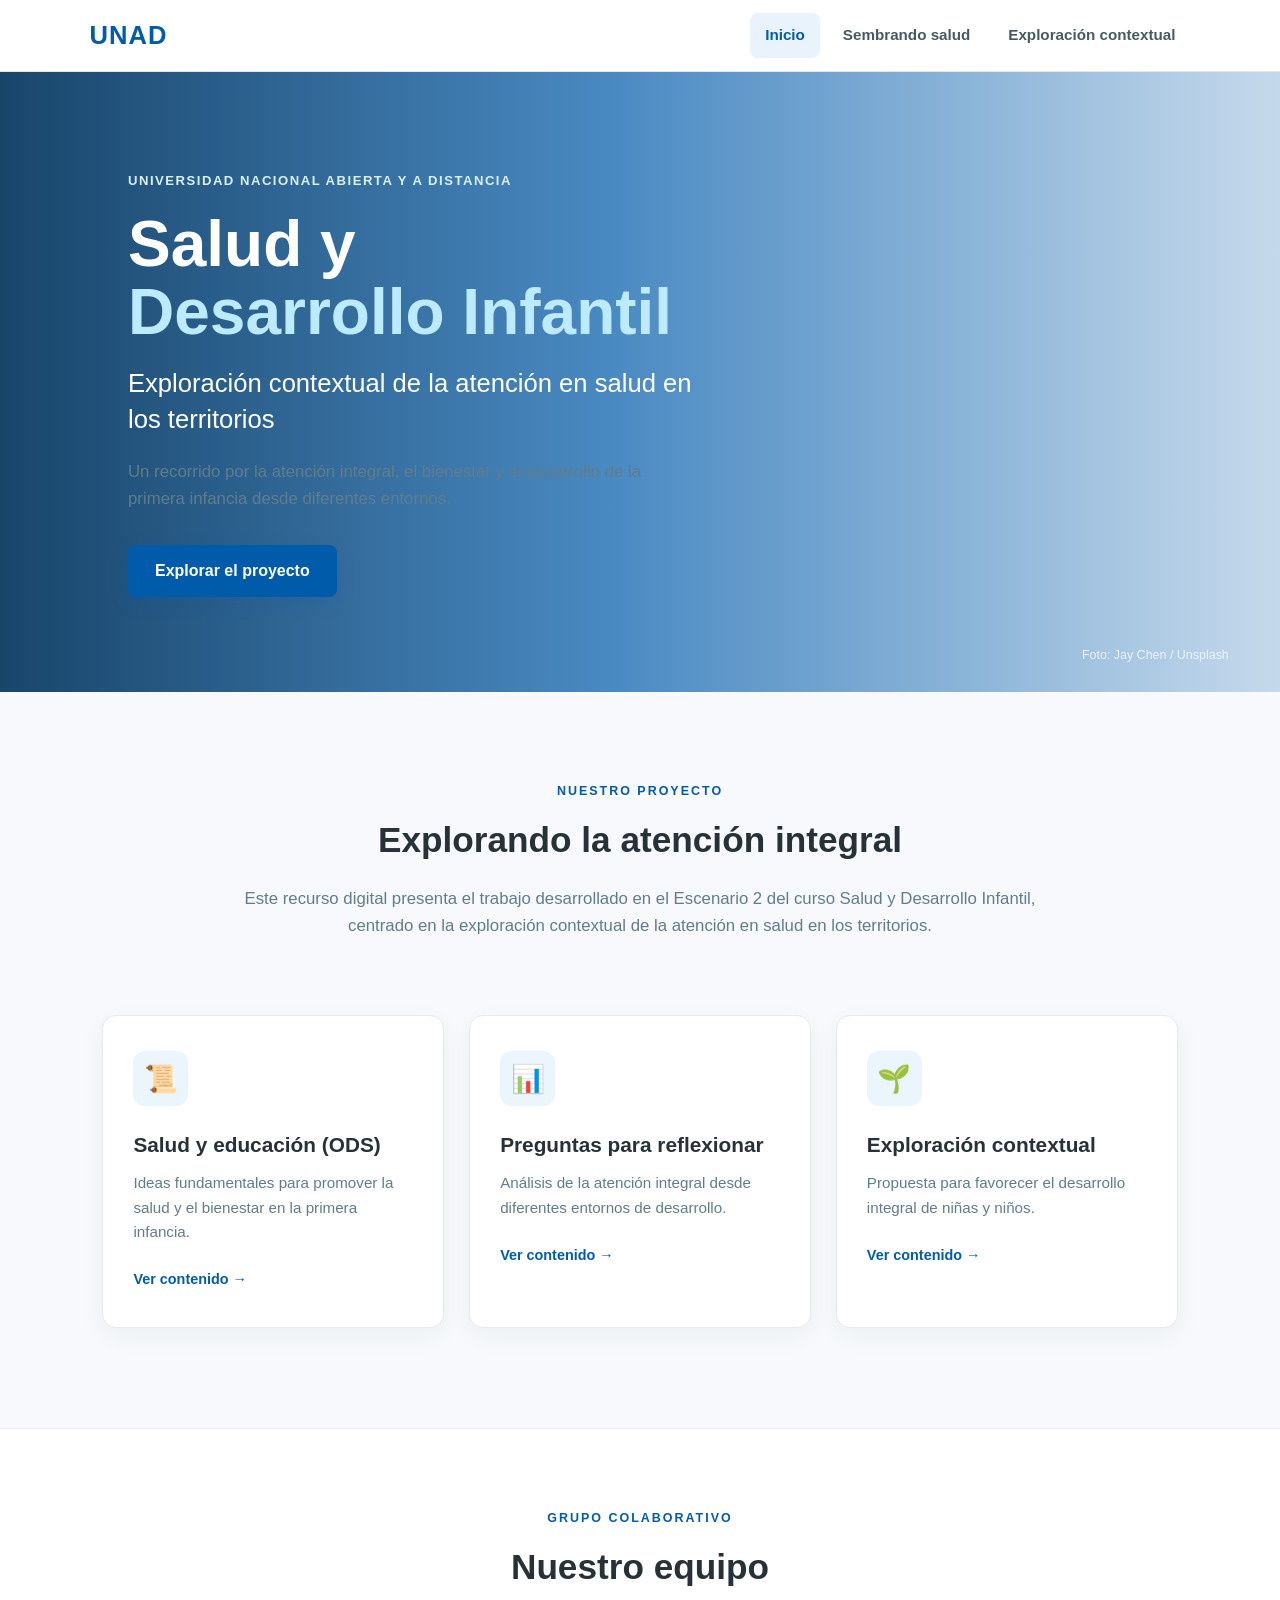
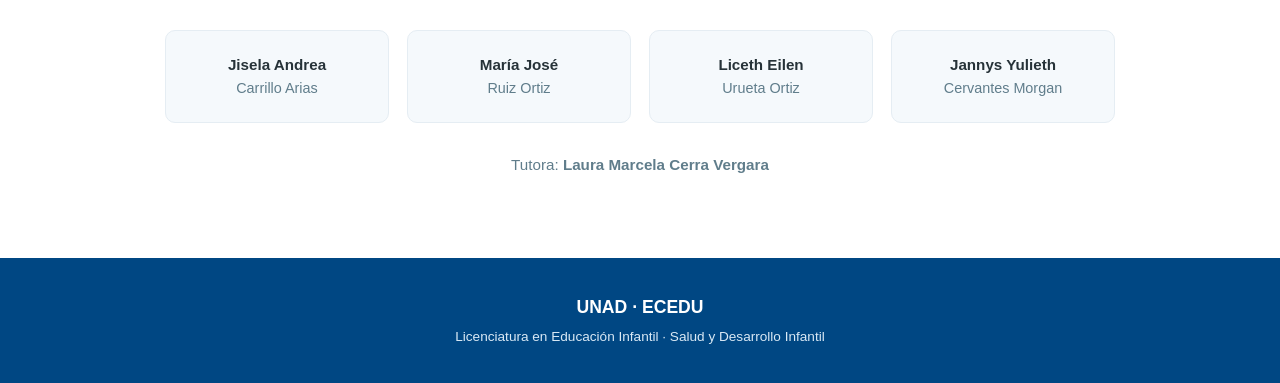
==== index.html @ 0c1a375b "Primera version" ====
<!DOCTYPE html>
<html lang="es">

<head>
    <meta charset="UTF-8">
    <meta name="viewport" content="width=device-width, initial-scale=1.0">

    <title>Salud y Desarrollo Infantil</title>
    <link rel="stylesheet" href="style.css">
</head>

<body>

    <!-- NAVEGACIÓN -->
    <header class="navbar">

        <div class="logo">
            <span>UNAD</span>
        </div>

        <nav>
            <a href="index.html" class="activo">Inicio</a>
            <a href="Pages/pestana1.html">Sembrando salud</a>
            <a href="Pages/pestana2.html">Exploración contextual</a>
        </nav>

    </header>


    <!-- PORTADA -->
    <main>

        <section class="hero">

            <div class="hero-contenido">

                <p class="etiqueta">
                    UNIVERSIDAD NACIONAL ABIERTA Y A DISTANCIA
                </p>

                <h1>
                    Salud y<br>
                    <span>Desarrollo Infantil</span>
                </h1>

                <h2>
                    Exploración contextual de la atención
                    en salud en los territorios
                </h2>

                <p class="descripcion">
                    Un recorrido por la atención integral,
                    el bienestar y el desarrollo de la primera infancia
                    desde diferentes entornos.
                </p>

                <a href="Pages/pestana2.html" class="boton">
                    Explorar el proyecto
                </a>

            </div>

            <div class="hero-imagen">
                <a class="credito-imagen" href="https://unsplash.com/photos/woman-in-white-dress-dancing-with-girl-in-white-dress-on-green-grass-field-during-daytime-mKbZ3zAdiB4" target="_blank" rel="noopener noreferrer">Foto: Jay Chen / Unsplash</a>
            </div>

        </section>


        <!-- PRESENTACIÓN -->
        <section class="presentacion">

            <p class="seccion-label">NUESTRO PROYECTO</p>

            <h2>
                Explorando la atención integral
            </h2>

            <p>
                Este recurso digital presenta el trabajo desarrollado
                en el Escenario 2 del curso Salud y Desarrollo Infantil,
                centrado en la exploración contextual de la atención
                en salud en los territorios.
            </p>

        </section>


        <!-- TARJETAS -->
        <section class="tarjetas">

            <a href="Pages/pestana1.html#ods" class="tarjeta">

                <div class="icono">📜</div>

                <h3>Salud y educación (ODS)</h3>

                <p>
                    Ideas fundamentales para promover
                    la salud y el bienestar en la primera infancia.
                </p>

                <span>Ver contenido →</span>

            </a>


            <a href="Pages/pestana1.html#preguntas" class="tarjeta">

                <div class="icono">📊</div>

                <h3>Preguntas para reflexionar</h3>

                <p>
                    Análisis de la atención integral
                    desde diferentes entornos de desarrollo.
                </p>

                <span>Ver contenido →</span>

            </a>


            <a href="Pages/pestana2.html" class="tarjeta">

                <div class="icono">🌱</div>

                <h3>Exploración contextual</h3>

                <p>
                    Propuesta para favorecer el desarrollo
                    integral de niñas y niños.
                </p>

                <span>Ver contenido →</span>

            </a>

        </section>


        <!-- GRUPO -->
        <section class="grupo">

            <p class="seccion-label">GRUPO COLABORATIVO</p>

            <h2>Nuestro equipo</h2>

            <div class="integrantes">

                <div class="integrante">
                    <strong>Jisela Andrea</strong>
                    <span>Carrillo Arias</span>
                </div>

                <div class="integrante">
                    <strong>María José</strong>
                    <span>Ruiz Ortiz</span>
                </div>

                <div class="integrante">
                    <strong>Liceth Eilen</strong>
                    <span>Urueta Ortiz</span>
                </div>

                <div class="integrante">
                    <strong>Jannys Yulieth</strong>
                    <span>Cervantes Morgan</span>
                </div>

            </div>

            <p class="tutora">
                Tutora: <strong>Laura Marcela Cerra Vergara</strong>
            </p>

        </section>

    </main>


    <!-- PIE DE PÁGINA -->
    <footer>

        <strong>UNAD · ECEDU</strong>

        <p>
            Licenciatura en Educación Infantil · Salud y Desarrollo Infantil
        </p>

    </footer>

</body>

</html>
---- style.css ----
/* ================================
   CONFIGURACIÓN GENERAL
================================ */

* {
    margin: 0;
    padding: 0;
    box-sizing: border-box;
}

html {
    scroll-behavior: smooth;
}

body {
    font-family: "Segoe UI", Arial, sans-serif;
    background-color: #f7f9fc;
    color: #263238;
    line-height: 1.6;
}

a {
    text-decoration: none;
    color: inherit;
}


/* ================================
   NAVEGACIÓN
================================ */

.navbar {
    width: 100%;
    min-height: 72px;
    background-color: #ffffff;

    display: flex;
    align-items: center;
    justify-content: space-between;

    padding: 0 7%;

    border-bottom: 1px solid #e5e9ef;

    position: sticky;
    top: 0;
    z-index: 1000;
}


/* Logo */

.logo {
    display: flex;
    align-items: center;
}

.logo span {
    font-size: 1.6rem;
    font-weight: 800;
    color: #005baa;
    letter-spacing: 1px;
}


/* Menú */

.navbar nav {
    display: flex;
    align-items: center;
    gap: 8px;
}

.navbar nav a {
    padding: 10px 15px;

    font-size: 0.95rem;
    font-weight: 600;

    color: #455a64;

    border-radius: 8px;

    transition: all 0.3s ease;
}

.navbar nav a:hover {
    color: #005baa;
    background-color: #eef6fd;
}

.navbar nav a.activo {
    color: #005baa;
    background-color: #e8f3fc;
}


/* ================================
   PORTADA / HERO
================================ */

.hero {
    min-height: 620px;

    display: flex;
    align-items: center;
    justify-content: space-between;

    padding: 80px 10%;

    position: relative;
    background:
        linear-gradient(90deg, rgba(0, 50, 91, 0.9) 0%, rgba(0, 91, 170, 0.7) 48%, rgba(0, 91, 170, 0.2) 100%),
        url("https://images.unsplash.com/photo-1627764940620-90393d0e8c34?auto=format&fit=crop&w=1800&q=85") center / cover no-repeat;

    overflow: hidden;
}


/* Contenido */

.hero-contenido {
    width: 58%;
    max-width: 700px;
    position: relative;
    z-index: 1;
}

.etiqueta {
    display: inline-block;

    margin-bottom: 20px;

    color: #005baa;

    font-size: 0.82rem;
    font-weight: 700;

    letter-spacing: 1.5px;
}


/* Título */

.hero h1 {
    font-size: clamp(3rem, 5vw, 5rem);

    line-height: 1.05;

    color: #ffffff;

    margin-bottom: 20px;
}

.hero h1 span {
    color: #bceaff;
}


/* Subtítulo */

.hero h2 {
    max-width: 650px;

    margin-bottom: 22px;

    color: #ffffff;

    font-size: clamp(1.3rem, 2vw, 1.8rem);

    font-weight: 500;

    line-height: 1.4;
}


/* Descripción */

.descripcion {
    max-width: 570px;

    margin-bottom: 32px;

    color: #607d8b;

    font-size: 1.05rem;
}


/* Botón */

.boton {
    display: inline-block;

    padding: 13px 27px;

    background-color: #005baa;
    color: #ffffff;

    border-radius: 8px;

    font-weight: 700;

    box-shadow: 0 6px 18px rgba(0, 91, 170, 0.18);

    transition: all 0.3s ease;
}

.boton:hover {
    background-color: #004783;

    transform: translateY(-2px);

    box-shadow: 0 9px 22px rgba(0, 91, 170, 0.25);
}


/* ================================
   ELEMENTO VISUAL DE PORTADA
================================ */

.hero-imagen {
    position: absolute;
    right: 4%;
    bottom: 25px;
    z-index: 1;
}


/* Círculo */

.circulo {
    width: 300px;
    height: 300px;

    border-radius: 50%;

    background: linear-gradient(
        145deg,
        #ffffff,
        #dceefb
    );

    display: flex;
    justify-content: center;
    align-items: center;

    box-shadow:
        0 25px 60px rgba(0, 91, 170, 0.15);

    border: 12px solid rgba(255, 255, 255, 0.8);
}

.circulo span {
    font-size: 8rem;
}

.circulo img {
    width: 100%;
    height: 100%;
    object-fit: cover;
    border-radius: 50%;
}

.credito-imagen {
    margin-top: 10px;
    color: #e7f5ff;
    font-size: 0.78rem;
    text-align: center;
}

.credito-imagen:hover {
    text-decoration: underline;
}

.hero .etiqueta {
    color: #d9f0ff;
}


/* ================================
   PRESENTACIÓN
================================ */

.presentacion {
    max-width: 850px;

    margin: 0 auto;

    padding: 90px 25px 55px;

    text-align: center;
}

.seccion-label {
    margin-bottom: 10px;

    color: #005baa;

    font-size: 0.78rem;
    font-weight: 800;

    letter-spacing: 2px;
}

.presentacion h2,
.grupo h2 {
    margin-bottom: 18px;

    color: #263238;

    font-size: 2.2rem;
}

.presentacion p:not(.seccion-label) {
    color: #607d8b;

    font-size: 1.05rem;
}


/* ================================
   TARJETAS
================================ */

.tarjetas {
    width: 84%;
    max-width: 1200px;

    margin: 20px auto 100px;

    display: grid;

    grid-template-columns: repeat(3, 1fr);

    gap: 25px;
}


.tarjeta {
    padding: 35px 30px;

    background-color: #ffffff;

    border: 1px solid #e6ebf0;

    border-radius: 14px;

    box-shadow: 0 8px 25px rgba(38, 50, 56, 0.05);

    transition:
        transform 0.3s ease,
        box-shadow 0.3s ease,
        border-color 0.3s ease;
}

.tarjeta:hover {
    transform: translateY(-7px);

    border-color: #b9d9ef;

    box-shadow: 0 15px 35px rgba(0, 91, 170, 0.10);
}


/* Iconos */

.icono {
    width: 55px;
    height: 55px;

    margin-bottom: 22px;

    border-radius: 12px;

    background-color: #eaf5fc;

    display: flex;
    align-items: center;
    justify-content: center;

    font-size: 1.7rem;
}


/* Títulos */

.tarjeta h3 {
    margin-bottom: 10px;

    color: #263238;

    font-size: 1.3rem;
}


/* Texto */

.tarjeta p {
    margin-bottom: 22px;

    color: #607d8b;

    font-size: 0.95rem;
}


/* Enlace */

.tarjeta span {
    color: #005baa;

    font-size: 0.9rem;

    font-weight: 700;
}


/* ================================
   GRUPO
================================ */

.grupo {
    padding: 80px 8%;

    background-color: #ffffff;

    text-align: center;

    border-top: 1px solid #e9eef2;
}


.integrantes {
    max-width: 950px;

    margin: 35px auto 30px;

    display: grid;

    grid-template-columns: repeat(4, 1fr);

    gap: 18px;
}


.integrante {
    padding: 22px 15px;

    background-color: #f5f9fc;

    border-radius: 10px;

    border: 1px solid #e5edf3;
}


.integrante strong,
.integrante span {
    display: block;
}


.integrante strong {
    color: #263238;

    font-size: 0.95rem;
}


.integrante span {
    color: #607d8b;

    font-size: 0.9rem;
}


.tutora {
    margin-top: 25px;

    color: #607d8b;

    font-size: 0.95rem;
}


/* ================================
   FOOTER
================================ */

footer {
    padding: 35px 20px;

    background-color: #004783;

    color: #ffffff;

    text-align: center;
}


footer strong {
    font-size: 1.1rem;
}


footer p {
    margin-top: 5px;

    color: #d9e9f5;

    font-size: 0.85rem;
}


/* ================================
   RESPONSIVE - TABLETS
================================ */

@media (max-width: 900px) {

    .navbar {
        padding: 0 4%;
    }

    .navbar nav {
        gap: 2px;
    }

    .navbar nav a {
        padding: 8px 9px;

        font-size: 0.85rem;
    }

    .hero {
        padding: 70px 7%;
    }

    .hero-contenido {
        width: 60%;
    }

    .hero-imagen {
        width: 35%;
    }

    .circulo {
        width: 230px;
        height: 230px;
    }

    .circulo span {
        font-size: 6rem;
    }

    .tarjetas {
        width: 90%;
    }

    .integrantes {
        grid-template-columns: repeat(2, 1fr);
    }
}


/* ================================
   RESPONSIVE - CELULARES
================================ */

@media (max-width: 650px) {

    .navbar {
        position: relative;

        flex-direction: column;

        padding: 18px 15px;

        gap: 15px;
    }

    .navbar nav {
        width: 100%;

        flex-wrap: wrap;

        justify-content: center;
    }

    .navbar nav a {
        font-size: 0.82rem;
    }


    /* Hero */

    .hero {
        min-height: auto;

        padding: 60px 25px;

        flex-direction: column;

        text-align: center;
    }

    .hero-contenido {
        width: 100%;
    }

    .hero h1 {
        font-size: 3rem;
    }

    .hero h2 {
        font-size: 1.3rem;
    }

    .descripcion {
        margin-left: auto;
        margin-right: auto;
    }

    .hero-imagen {
        width: 100%;

        margin-top: 50px;
    }

    .circulo {
        width: 210px;
        height: 210px;
    }

    .circulo span {
        font-size: 5rem;
    }


    /* Presentación */

    .presentacion {
        padding: 65px 25px 40px;
    }

    .presentacion h2,
    .grupo h2 {
        font-size: 1.8rem;
    }


    /* Tarjetas */

    .tarjetas {
        width: 90%;

        grid-template-columns: 1fr;

        margin-bottom: 70px;
    }


    /* Grupo */

    .grupo {
        padding: 65px 25px;
    }

    .integrantes {
        grid-template-columns: 1fr;
    }

}
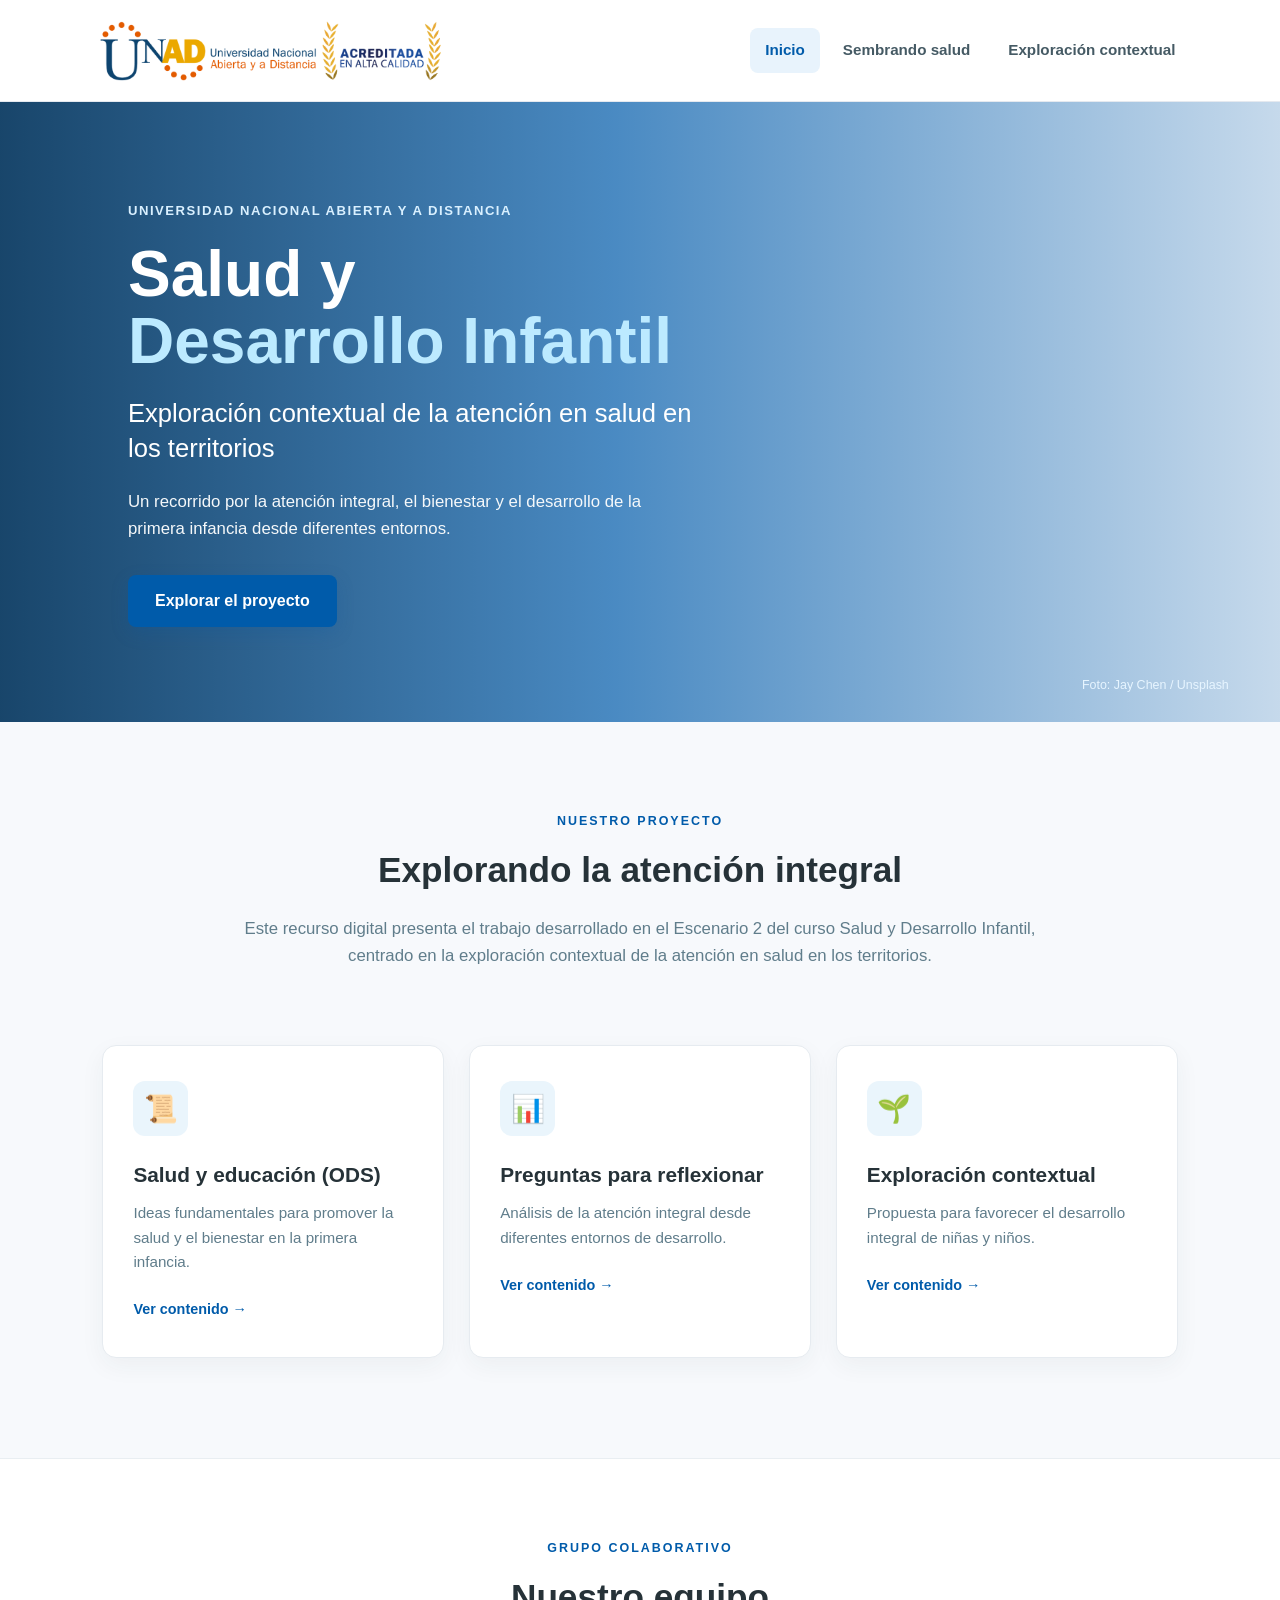
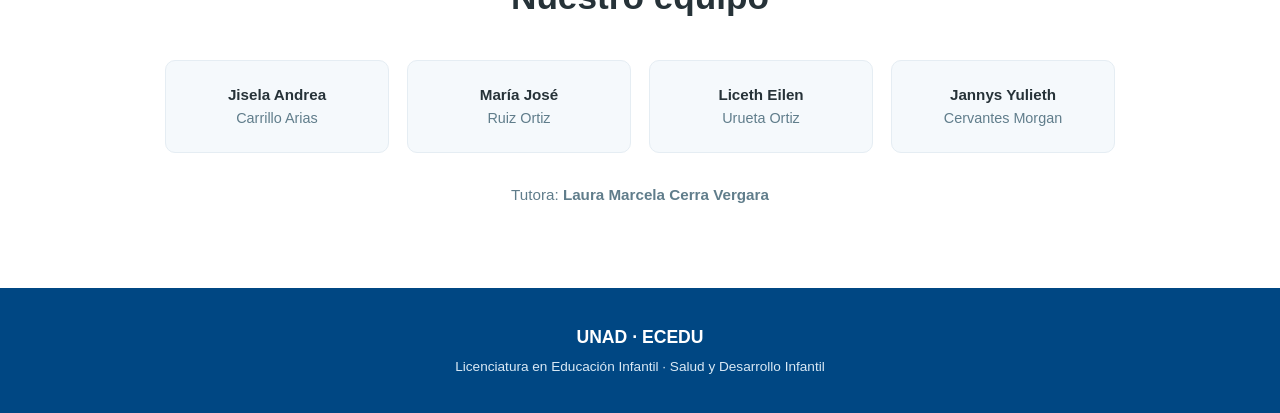
==== commit fe5e2707: "Fase 2" ====
--- a/index.html
+++ b/index.html
@@ -15,7 +15,7 @@
     <header class="navbar">
 
         <div class="logo">
-            <span>UNAD</span>
+            <img src="img/logo-unad.png" alt="UNAD Universidad Nacional Abierta y a Distancia">
         </div>
 
         <nav>
--- a/style.css
+++ b/style.css
@@ -62,6 +62,12 @@
     letter-spacing: 1px;
 }
 
+.logo img {
+    display: block;
+    width: min(360px, 31vw);
+    height: auto;
+}
+
 
 /* Menú */
 
@@ -181,7 +187,7 @@
 
     margin-bottom: 32px;
 
-    color: #607d8b;
+    color: #f5f8fa;
 
     font-size: 1.05rem;
 }
@@ -570,6 +576,10 @@
 
 @media (max-width: 650px) {
 
+    .logo img {
+        width: min(310px, 82vw);
+    }
+
     .navbar {
         position: relative;
 
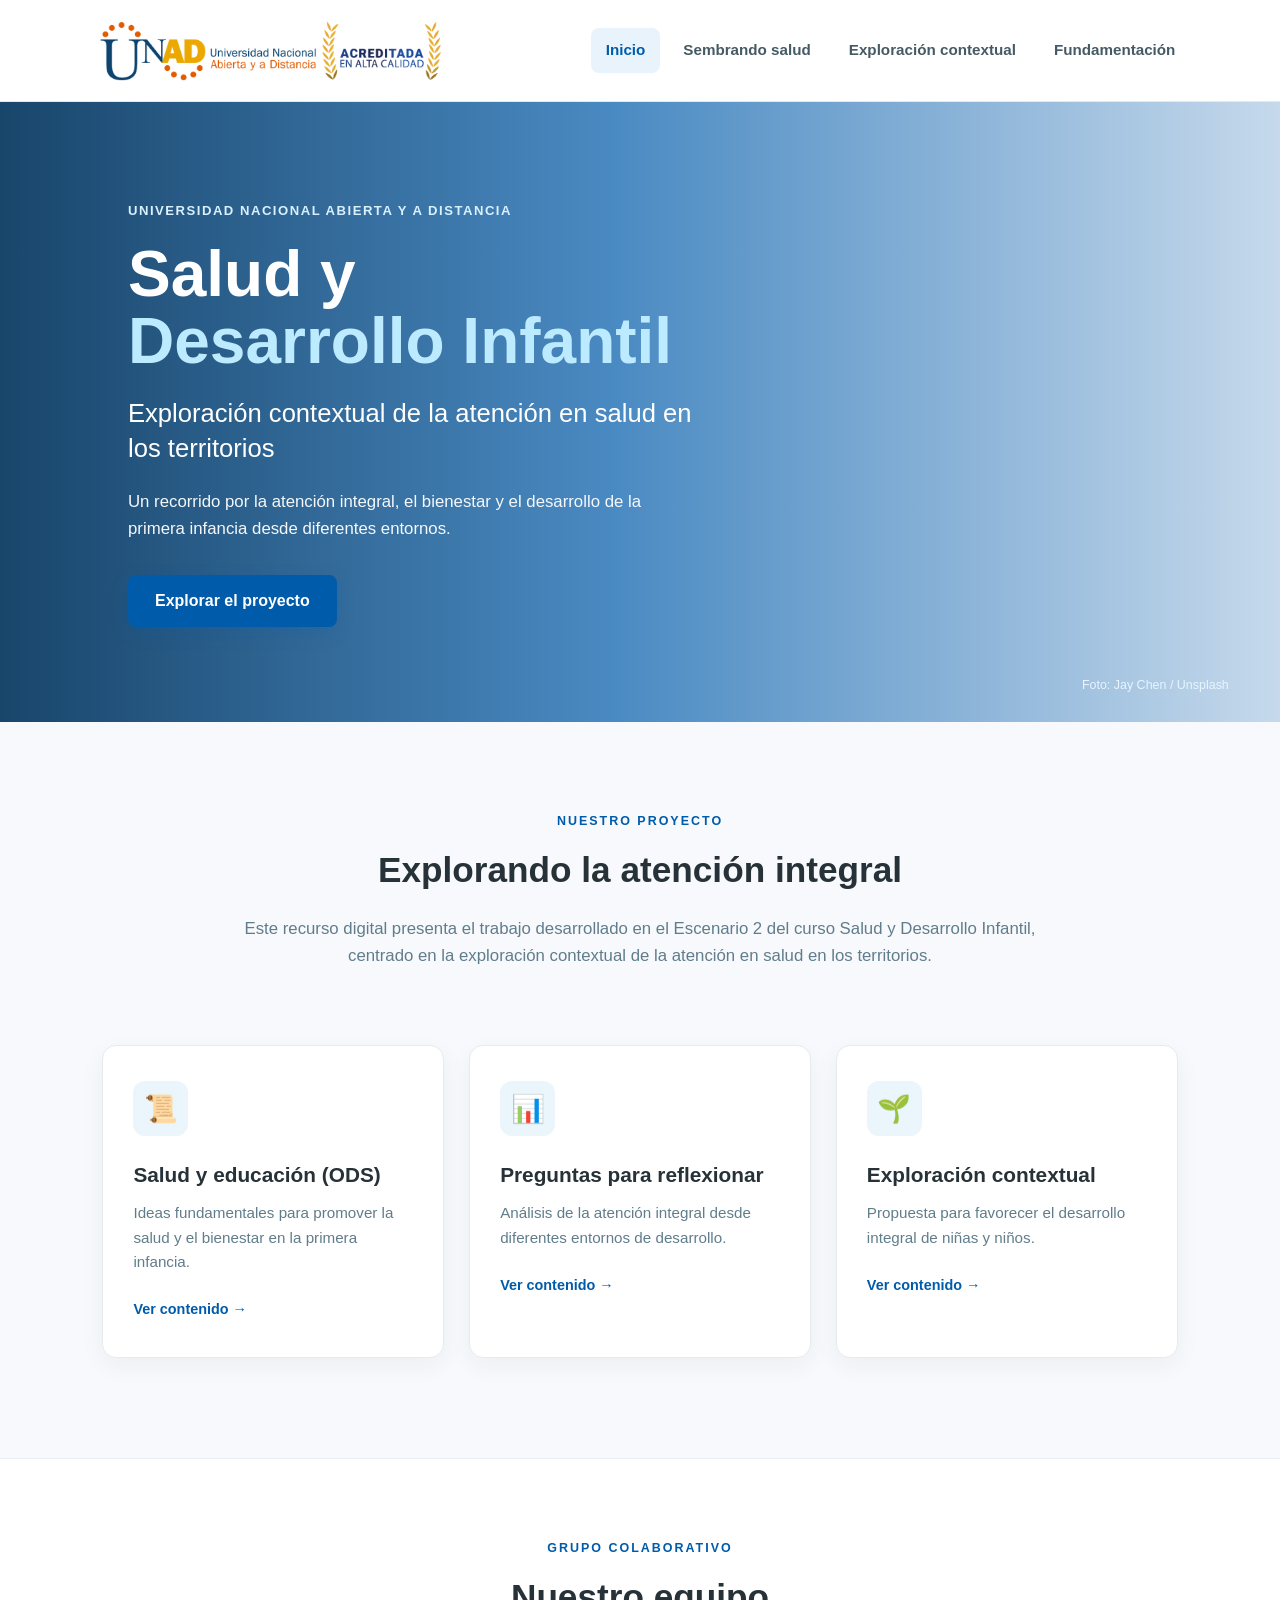
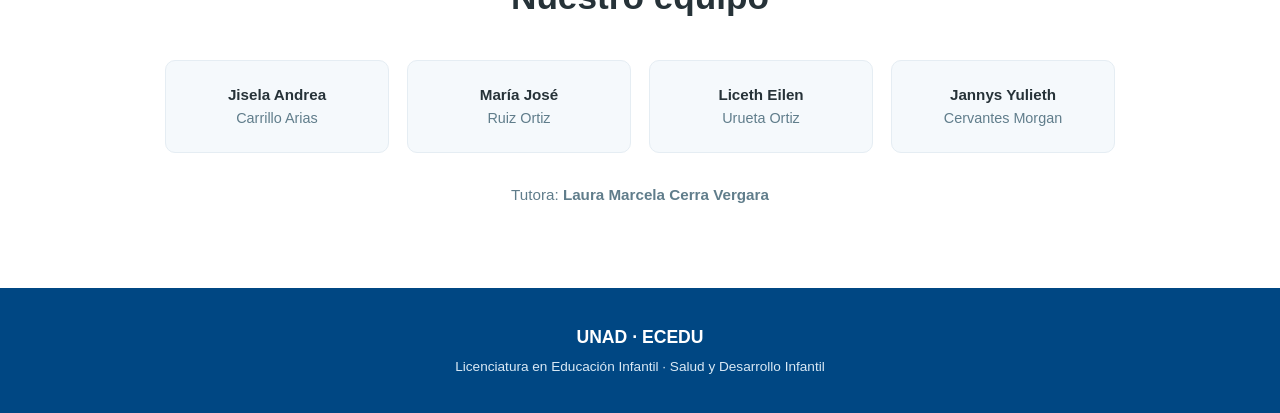
==== commit 1fcdfead: "Fase 3" ====
--- a/index.html
+++ b/index.html
@@ -22,6 +22,7 @@
             <a href="index.html" class="activo">Inicio</a>
             <a href="Pages/pestana1.html">Sembrando salud</a>
             <a href="Pages/pestana2.html">Exploración contextual</a>
+            <a href="Pages/fundamentacion.html">Fundamentación</a>
         </nav>
 
     </header>
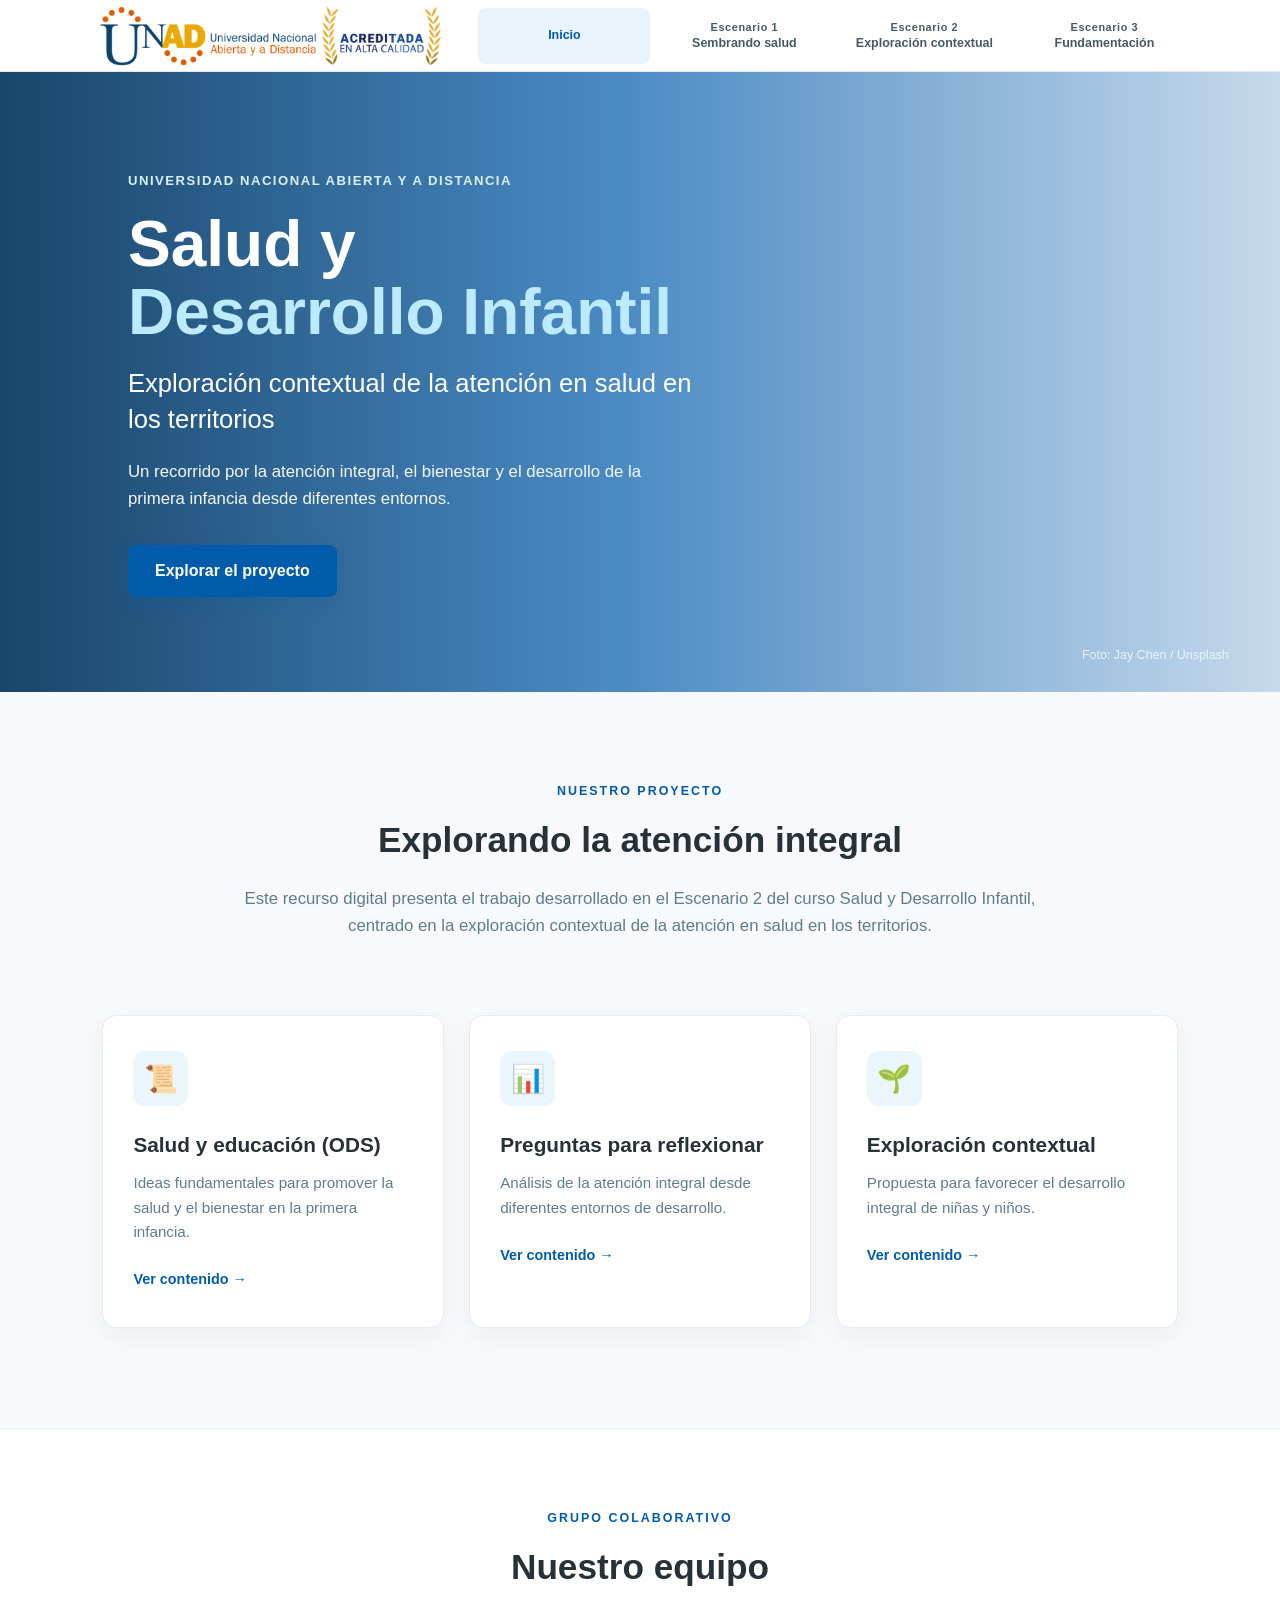
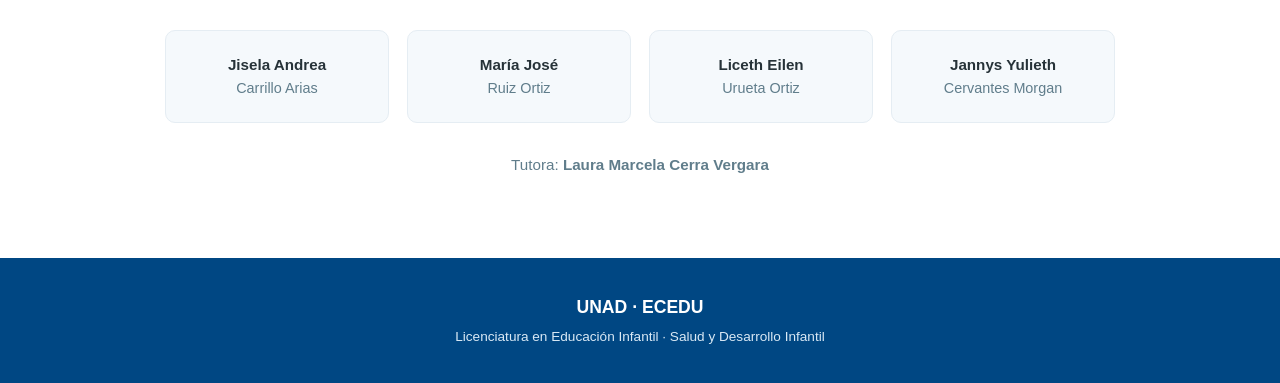
==== commit b2b667e9: "fase 3.1" ====
--- a/index.html
+++ b/index.html
@@ -20,9 +20,9 @@
 
         <nav>
             <a href="index.html" class="activo">Inicio</a>
-            <a href="Pages/pestana1.html">Sembrando salud</a>
-            <a href="Pages/pestana2.html">Exploración contextual</a>
-            <a href="Pages/fundamentacion.html">Fundamentación</a>
+            <a href="Pages/pestana1.html"><span class="escenario">Escenario 1</span><span>Sembrando salud</span></a>
+            <a href="Pages/pestana2.html"><span class="escenario">Escenario 2</span><span>Exploración contextual</span></a>
+            <a href="Pages/fundamentacion.html"><span class="escenario">Escenario 3</span><span>Fundamentación</span></a>
         </nav>
 
     </header>
--- a/style.css
+++ b/style.css
@@ -7,6 +7,7 @@
     padding: 0;
     box-sizing: border-box;
 }
+
 
 html {
     scroll-behavior: smooth;
@@ -100,6 +101,25 @@
     background-color: #e8f3fc;
 }
 
+.navbar nav a {
+    display: flex;
+    width: 172px;
+    min-height: 56px;
+    flex-direction: column;
+    align-items: center;
+    justify-content: center;
+    gap: 3px;
+    padding: 7px 10px;
+    text-align: center;
+    line-height: 1.15;
+}
+
+.navbar nav a .escenario {
+    font-size: 0.68rem;
+    font-weight: 800;
+    letter-spacing: 0.6px;
+}
+
 
 /* ================================
    PORTADA / HERO
@@ -523,6 +543,25 @@
    RESPONSIVE - TABLETS
 ================================ */
 
+@media (max-width: 1250px) {
+    .navbar {
+        height: auto;
+        flex-direction: column;
+        gap: 10px;
+        padding: 12px 4%;
+    }
+
+    .navbar nav {
+        width: 100%;
+        justify-content: center;
+        flex-wrap: wrap;
+    }
+
+    .navbar nav a {
+        font-size: 0.78rem;
+    }
+}
+
 @media (max-width: 900px) {
 
     .navbar {
@@ -600,6 +639,7 @@
 
     .navbar nav a {
         font-size: 0.82rem;
+        width: calc(50% - 5px);
     }
 
 
@@ -682,3 +722,38 @@
     }
 
 }
+
+/* Navegación compartida: mismas proporciones en todas las páginas. */
+@media (max-width: 1250px) {
+    .navbar { min-height: auto; height: auto; padding: 12px 4%; gap: 10px; }
+    .navbar nav a { width: 172px; min-height: 56px; padding: 7px 10px; font-size: 0.78rem; }
+}
+
+@media (max-width: 650px) {
+    .navbar { position: sticky; padding: 16px; gap: 12px; }
+    .navbar nav { gap: 5px; }
+    .navbar nav a { width: calc(50% - 5px); min-height: 56px; padding: 8px 9px; font-size: 0.78rem; }
+}
+/* Medidas base comunes para el menú de escritorio. */
+.navbar {
+    height: 72px;
+    min-height: 72px;
+}
+
+.navbar nav a,
+.menu a {
+    width: 172px;
+    min-height: 56px;
+    padding: 7px 10px;
+    font-size: 0.78rem;
+}
+@media (max-width: 1250px) {
+    .navbar { height: auto; min-height: auto; }
+}
+@media (max-width: 1250px) {
+    .navbar nav a { width: 172px; min-height: 56px; padding: 7px 10px; font-size: 0.78rem; }
+}
+
+@media (max-width: 650px) {
+    .navbar nav a { width: calc(50% - 5px); min-height: 56px; padding: 8px 9px; font-size: 0.78rem; }
+}
